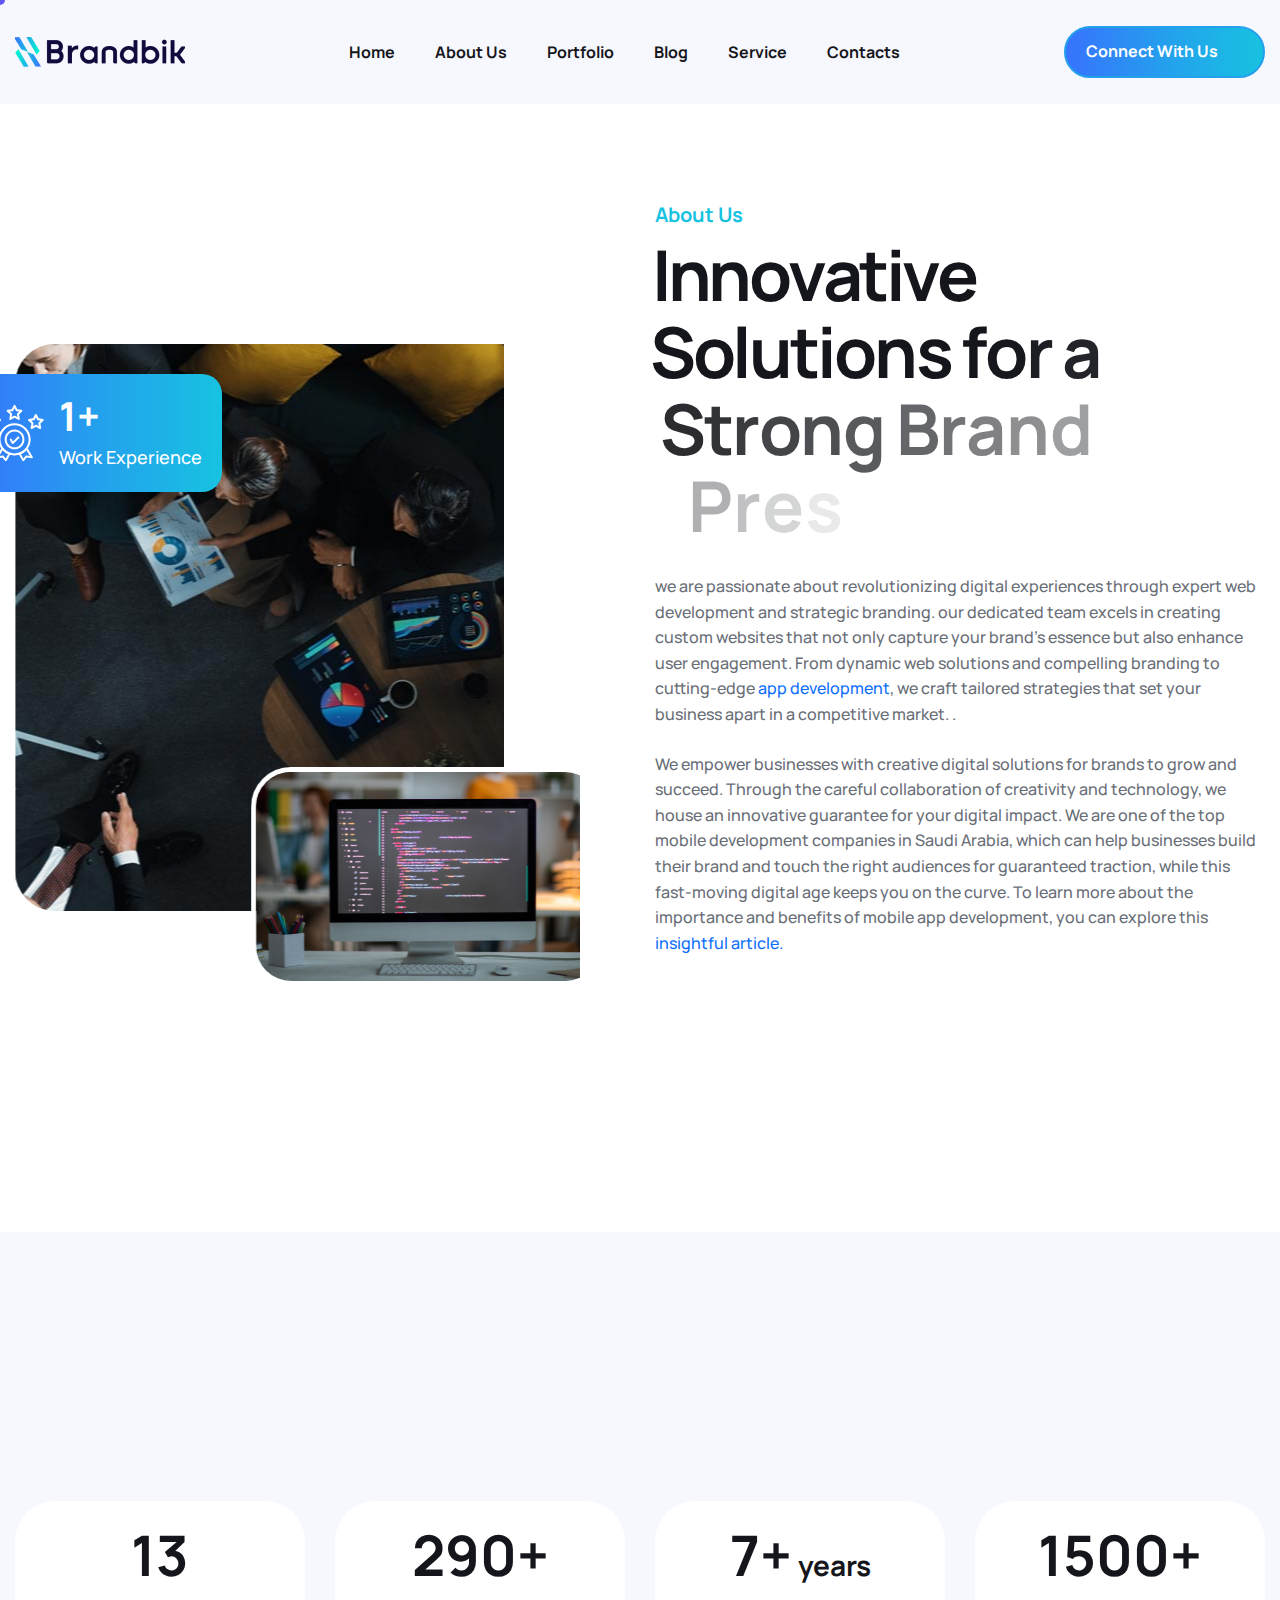
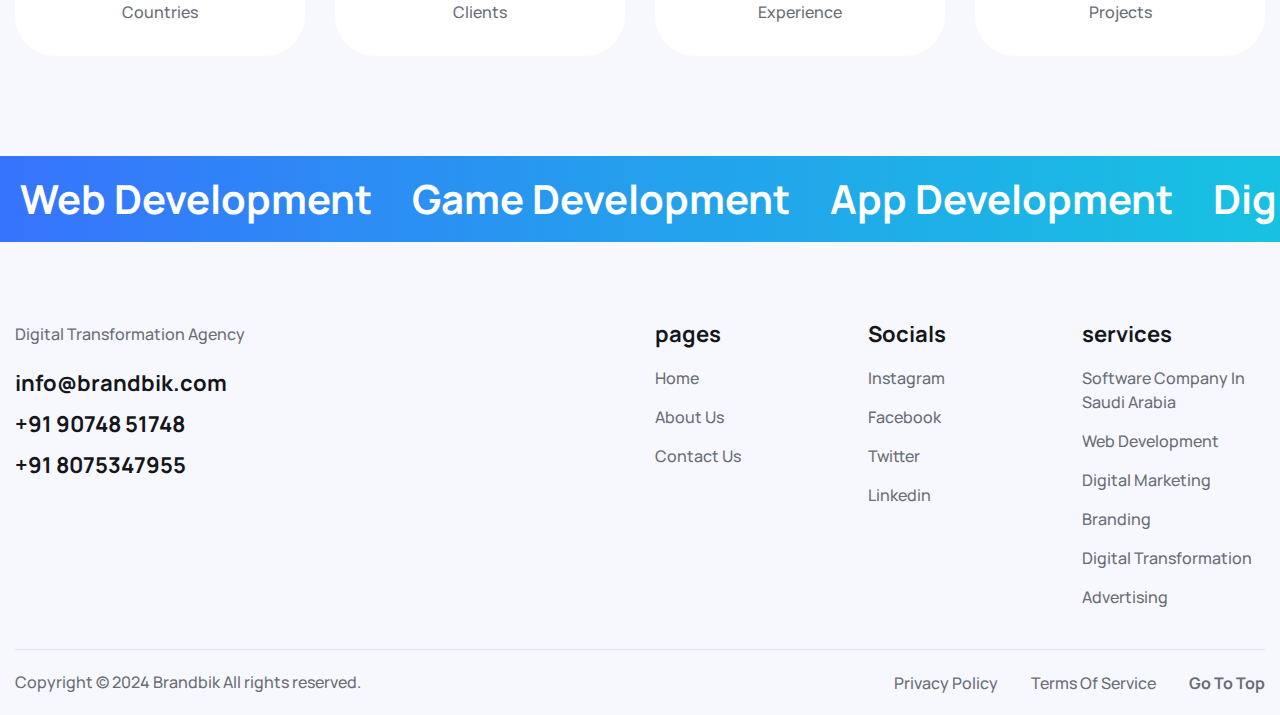
==== about.html @ 157fc820 "first commit" ====
<!DOCTYPE html>
<html lang="zxx">


<head>
    <title>About Us - mobile app development company in Saudi Arabia
    </title>
<meta name="description" content="We are a leading app development company based in Riyadh, Saudi Arabia, providing a wide range of customized services in mobile app and website development." />
<meta name="keywords" content="mobile app development companies in Saudi, app development company in Saudi Arabia, mobile application development company in Saudi Arabia, app development company Saudi Arabia, app development company"/>
<meta name="viewport" content="width=device-width, initial-scale=1">
<!-- Open Graph / Facebook -->
<meta property="og:type" content="website" />
<meta property="og:url" content="https://brandbik.com/about/" />
<meta property="og:title" content="About Us - mobile app development company in Saudi Arabia
" />
<meta property="og:description" content="We are a leading app development company based in Riyadh, Saudi Arabia, providing a wide range of customized services in mobile app and website development." />
<meta property="og:image" content="https://brandbik.com/static/images/meta-tags.png" />

<!-- Twitter -->
<meta property="twitter:card" content="summary_large_image" />
<meta property="twitter:url" content="https://brandbik.com/" />
<meta property="twitter:title" content="About Us - mobile app development company in Saudi Arabia
" />
<meta property="twitter:description" content="We are a leading app development company based in Riyadh, Saudi Arabia, providing a wide range of customized services in mobile app and website development." />
<meta property="twitter:image" content="https://brandbik.com/static/images/meta-tags.png" />
    <link rel="apple-touch-icon" sizes="180x180" href="asset/favicon/apple-touch-icon.png">
    <link rel="icon" type="image/png" sizes="32x32" href="asset/favicon/favicon-32x32.png">
    <link rel="icon" type="image/png" sizes="16x16" href="asset/favicon/favicon-16x16.png">
    <link rel="manifest" href="asset/favicon/site.webmanifest">
    <!-- Google Fonts Css-->
    <link rel="preconnect" href="https://fonts.googleapis.com/">
    <link rel="preconnect" href="https://fonts.gstatic.com/" crossorigin>
    <link href="https://fonts.googleapis.com/css2?family=Manrope:wght@400;500;700&amp;display=swap" rel="stylesheet">
    <link rel="stylesheet" href="https://cdnjs.cloudflare.com/ajax/libs/font-awesome/6.6.0/css/all.min.css" integrity="sha512-Kc323vGBEqzTmouAECnVceyQqyqdsSiqLQISBL29aUW4U/M7pSPA/gEUZQqv1cwx4OnYxTxve5UMg5GT6L4JJg==" crossorigin="anonymous" referrerpolicy="no-referrer"/>
    <link rel="canonical" href="https://brandbik.com/about/" />
    <!-- Bootstrap Css -->
    <link href="asset/css/bootstrap.min.css" rel="stylesheet" media="screen">
    <!-- SlickNav Css -->
    <link href="asset/css/slicknav.min.css" rel="stylesheet">
    <!-- Swiper Css -->
    <link rel="stylesheet" href="asset/css/swiper-bundle.min.css">
    <!-- Font Awesome Icon Css-->
    <link href= "asset/acss/all.css" rel="stylesheet" media="screen">
    <!-- Animated Css -->
    <link href= "asset/css/animate.css" rel="stylesheet">
    <!-- Magnific Popup Core Css File -->
    <link rel="stylesheet" href="asset/css/magnific-popup.css">
    <!-- Main Custom Css -->
    <link href= "asset/css/custom.css" rel="stylesheet" media="screen">
    <!-- Google Tag Manager -->
<script>(function(w,d,s,l,i){w[l]=w[l]||[];w[l].push({'gtm.start':
    new Date().getTime(),event:'gtm.js'});var f=d.getElementsByTagName(s)[0],
    j=d.createElement(s),dl=l!='dataLayer'?'&l='+l:'';j.async=true;j.src=
    'https://www.googletagmanager.com/gtm.js?id='+i+dl;f.parentNode.insertBefore(j,f);
    })(window,document,'script','dataLayer','GTM-PB4PJ63Q');</script>
    <!-- End Google Tag Manager -->

<!-- Google tag (gtag.js) -->
<script async src="https://www.googletagmanager.com/gtag/js?id=G-5XG02TQ6J4"></script>
<script type="application/ld+json">
    {
      "@context": "https://schema.org",
      "@type": "Organization",
      "name": "About Us",
      "url": "https://brandbik.com/about/",
      "logo": "https://brandbik.com/about/",
      "contactPoint": {
        "@type": "ContactPoint",
        "telephone": "",
        "contactType": "",
        "areaServed": "SA"
      }
    }
    </script>
    
<script>
  window.dataLayer = window.dataLayer || [];
  function gtag(){dataLayer.push(arguments);}
  gtag('js', new Date());

  gtag('config', 'G-5XG02TQ6J4');
</script>

    
</head>
<body class="tt-magic-cursor">

    <!-- Preloader Start -->
	<div class="preloader">
        <div class="loading-container">
            <div class="loading"></div>
            <div id="loading-icon"><img src="asset/images/branbik logo re.png"alt="brandbik-logo"></div>
        </div>
    </div>
	<!-- Preloader End -->

	<!-- Magic Cursor Start -->
	<div id="magic-cursor">
		<div id="ball"></div>
	</div>
	<!-- Magic Cursor End -->

    <!-- Header Start -->

    
	<header class="main-header">
		<div class="header-sticky">
			<nav class="navbar navbar-expand-lg">
				<div class="container">
					<!-- Logo Start -->
					<a class="navbar-brand" href="index.html" >
						<img src="asset/images/branbik logo re.png" alt="Logo">
					</a>
					<!-- Logo End -->

					<!-- Main Menu Start -->
					<div class="collapse navbar-collapse main-menu">
                        <div class="nav-menu-wrapper">
                            <ul class="navbar-nav mr-auto" id="menu">
                                <li class="nav-item "><a class="nav-link" href="index.html">home</a>

                                </li>
                                <li class="nav-item"><a class="nav-link" href="about.html">about us</a></li>


                                <li class="nav-item"><a class="nav-link" href="portfolio.html">portfolio</a></li>
                                <li class="nav-item"><a class="nav-link" href="blog.html">Blog</a></li>
                                <li class="nav-item"><a class="nav-link" href="services.html">Service</a></li>

                                <li class="nav-item"><a class="nav-link" href="contact-us.html">contacts</a></li>

                       
                                </li>
                                <!-- <li class="nav-item highlighted-menu"><a class="nav-link" href="contact-us.html">free consultation</a></li>                                -->
                            </ul>
                        </div>
                        <!-- Let’s Start Button Start -->
                        <div class="header-btn d-inline-flex">
                            <a href="https://api.whatsapp.com/send?phone= 90748 51748
                            &text=Hola%21%20Quisiera%20m%C3%A1s%20informaci%C3%B3n%20sobre%20Varela%202." class="btn-default">connect with us</a>
                        </div>
                        <!-- Let’s Start Button End -->
					</div>
					<!-- Main Menu End -->

					<div class="navbar-toggle"></div>
				</div>
			</nav>
			<div class="responsive-menu"></div>
		</div>
	</header>
	<!-- Header End -->

    <!-- Page Header Start -->
	<!-- <div class="page-header">
		<div class="container">
			<div class="row">
				<div class="col-lg-12">
					
					<div class="page-header-box">
						<h1 class="text-anime-style-3">About Us</h1>
						<nav class="wow fadeInUp" data-wow-delay="0.25s">
							<ol class="breadcrumb">
								<li class="breadcrumb-item"><a href="#">home</a></li>
								<li class="breadcrumb-item active" aria-current="page">about us</li>
							</ol>
						</nav>
					</div>
					
				</div>
			</div>
		</div>
	</div> -->
	<!-- Page Header End -->

    <!-- Page About Section Start -->
    <div class="page-about">
        <div class="container">
            <div class="row align-items-center">
                <div class="col-lg-6">
                    <!-- About Us Image Start -->
                    <div class="page-about-image">
                        <div class="about-img-1">
                            <figure class="image-anime reveal">
                                <img src="asset/images/sitting round.jpeg" alt="round">
                            </figure>
                        </div>
                        <div class="about-img-2">
                            <figure class="image-anime reveal">
                                <img src="asset/images/page-about-2.jpg" alt="about">
                            </figure>
                        </div>
                        <div class="work-experience">
                            <div class="work-experience-icon">
                                <img src= "asset/images/icon-work-experience.svg" alt="software-experience">
                            </div>
                            <div class="work-experience-content">
                                <h3><span class="counter">7</span>+</h3>
							    <p>Work Experience</p>
                            </div>
                        </div>
                    </div>
                    <!-- About Us Image End -->
                </div>

                <div class="col-lg-6">
                    <!-- About Us Content Start -->
                    <div class="about-content">
                        <!-- Section Title Start -->
                        <div class="section-title">
                            <h3 class="wow fadeInUp">about us</h3>
                            <h2 class="text-anime-style-3">Innovative Solutions for a Strong Brand Presence</h2>
                        </div>
                        <!-- Section Title End -->
                        <p class="wow fadeInUp" data-wow-delay="0.25s">we are passionate about revolutionizing digital experiences through expert web development and strategic branding. our dedicated team excels in creating custom websites that not only capture your brand's essence but also enhance user engagement. From dynamic web solutions and compelling branding to cutting-edge <a href="https://brandbik.com/service/mobile-app-development-company/ ">app development</a>, we craft tailored strategies that set your business apart in a competitive market.
                            .</p>
                        <p class="wow fadeInUp" data-wow-delay="0.5s">We empower businesses with creative digital solutions for brands to grow and succeed. Through the careful collaboration of creativity and technology, we house an innovative guarantee for your digital impact. We are one of the top mobile development companies in Saudi Arabia, which can help businesses build their brand and touch the right audiences for guaranteed traction, while this fast-moving digital age keeps you on the curve. To learn more about the importance and benefits of mobile app development, you can explore this <a href="https://www.linkedin.com/pulse/importance-mobile-app-development-its-benefits/">insightful article.</a></p>
                        
                        <ul class="wow fadeInUp" data-wow-delay="0.75s">
                            <li>Seamless Growth
                            </li>
                            <li>Effortless Scaling
                            </li>
                            <li>Proven Expertise
                            </li>
                            <li>Proactive Support
                            </li>
                            <li>Global Availability
                            </li>
                            <li>Active Assistance</li>
                        </ul>
                    </div>
                    <!-- About Us Content End -->
                </div>
            </div>
        </div>
    </div>
    <!-- Page About Section End -->

    <!-- Why Choose Us Section Start -->
    
    <!-- Why Choose Us Section End -->

    <!-- Exclusive Partners Section Start -->
    
    <!-- Exclusive Partners Section End -->

    <!-- Overview Comapny Section Start -->
    <div class="overview-company">
        <div class="container">
            <div class="row section-row align-items-center">
                <div class="col-lg-12">
                    <!-- Section Title Start -->
                    <div class="section-title">
                        <h3 class="wow fadeInUp">ourview comapny</h3>
                        <h2 class="text-anime-style-3">Stats that matter</h2>
                    </div>
                    <!-- Section Title End -->
                </div>
            </div>

            <div class="row">
                <div class="col-lg-3 col-md-6">
                    <!-- Counter Box Start -->
                    <div class="counter-box">
                        <h3><span>13</span></h3>
						<p>Countries</p>
                    </div>
                    <!-- Counter Box End -->
                </div>

                <div class="col-lg-3 col-md-6">
                    <!-- Counter Box Start -->
                    <div class="counter-box">
                        <h3><span class="counter">290</span><em>+</em></h3>
						<p>Clients</p>
                    </div>
                    <!-- Counter Box End -->
                </div>

                <div class="col-lg-3 col-md-6">
                    <!-- Counter Box Start -->
                    <div class="counter-box">
                        <h3><span class="counter">7</span><em>+</em> years</h3>
						<p>Experience</p>
                    </div>
                    <!-- Counter Box End -->
                </div>

                <div class="col-lg-3 col-md-6">
                    <!-- Counter Box Start -->
                    <div class="counter-box">
                        <h3><span class="counter">1500</span><em>+</em></h3>
						<p>Projects</p>
                    </div>
                    <!-- Counter Box End -->
                </div>
            </div>
        </div>
    </div>
    <!-- Overview Comapny Section End -->

    <!-- Our Team Section Start -->
   
    <!-- Our Team Section End -->

    <!-- Scrolling Ticker Section Start -->
    <div class="scrolling-ticker">
        <div class="scrolling-ticker-box">
            <div class="scrolling-content">
                <span><i class="fa-solid fa-circle"></i>Web Development</span>
                <span><i class="fa-solid fa-circle"></i>Game Development</span>
                <span><i class="fa-solid fa-circle"></i>App Development</span>
                <span><i class="fa-solid fa-circle"></i>Digital Marketing</span>
                <span><i class="fa-solid fa-circle"></i>SEO Optimization</span>
                <span><i class="fa-solid fa-circle"></i>Graphics Design</span>
                <span><i class="fa-solid fa-circle"></i>Networking Services</span>
            </div>

            <div class="scrolling-content">
                <span><i class="fa-solid fa-circle"></i>Web Development</span>
                <span><i class="fa-solid fa-circle"></i>Game Development</span>
                <span><i class="fa-solid fa-circle"></i>App Development</span>
                <span><i class="fa-solid fa-circle"></i>Digital Marketing</span>
                <span><i class="fa-solid fa-circle"></i>SEO Optimization</span>
                <span><i class="fa-solid fa-circle"></i>Graphics Design</span>
                <span><i class="fa-solid fa-circle"></i>Networking Services</span>
            </div>
        </div>
    </div>
    <!-- Scrolling Ticker Section End -->

    <!-- clients testimonials Section Start -->
	
    <!-- clients testimonials Section End -->

    <!-- Footer Start -->
	<footer class="main-footer">
        <div class="container">
            <div class="row">
                <div class="col-md-12">
                    <!-- Mega Footer Start -->
                    <div class="mega-footer">
                        <div class="row">
                            <div class="col-lg-6 col-md-12">
                                <!-- Footer About Start -->
                                <div class="footer-about">
                                    
                                    <p>Digital Transformation Agency</p>
                                    <ul>
                                        <li><a href="info@brandbik.com">info@brandbik.com</a></li>
                                        <li><a href="+91 90748 51748">+91 90748 51748
                                            </a></li>
                                        <li><a href="+91 8075347955
                                            ">+91 8075347955

                                            </a></li>
                                    </ul>
                                </div>
                                <!-- Footer About End -->
                            </div>

                            <div class="col-lg-2 col-md-4">
                                <!-- Footer Links Start -->
                                <div class="footer-links">
                                    <h2>pages</h2>
                                    <ul>
                                        <li><a href="#">Home</a></li>
                                        <li><a href="#">About Us</a></li>

                                        <li><a href="#contact-us.html">Contact Us</a></li>
                                    </ul>
                                </div>
                                <!-- Footer Links End -->
                            </div>

                            <div class="col-lg-2 col-md-4">
                                <!-- Footer Links Start -->
                                <div class="footer-links">
                                    <h2>Socials</h2>
                                    <ul>
                                        <li><a href="https://www.instagram.com/brandbik_creatives?igsh=MWo0Nm9vZzRuZzJhdA==
                                            ">instagram</a></li>
                                        <li><a href="#">facebook</a></li>
                                        <li><a href="https://x.com/brandbik?t=TgQKNPUWVKHGhGHD-yaAdg&s=08">twitter</a>
                                        </li>
                                        <li><a href="https://www.linkedin.com/company/brandbik-creatives/
                                            ">linkedin</a></li>
                                    </ul>
                                </div>
                                <!-- Footer Links End -->
                            </div>

                            <div class="col-lg-2 col-md-4">
                                <!-- Footer Links Start -->
                                <div class="footer-links">
                                    <h2>services</h2>
                                    <ul>
                                        <li><a href="The_best_software_development_company_in_Saudi_Arabia.html">Software company in saudi arabia</a></li>
                                        <li><a href="services.html">Web development</a></li>
                                        <li><a  href="services.html">Digital Marketing</a></li>
                                        <li><a href="services.html">Branding</a></li>
                                        <li><a href="services.html">
                                            </a>Digital Transformation
                                        </li>
                                        <li><a href="#">Advertising</a></li>
                                    </ul>
                                </div>
                                <!-- Footer Links End -->
                            </div>
                        </div>
                    </div>
                    <!-- Mega Footer End -->

                    <!-- Copyright Footer Start -->
                    <div class="footer-copyright">
                        <div class="row align-items-center">
                            <div class="col-lg-6">
                                <!-- Footer Copyright Content Start -->
                                <div class="footer-copyright-text">
                                    <p>Copyright © 2024 Brandbik All rights reserved.</p>
                                </div>
                                <!-- Footer Copyright Content End -->
                            </div>
                            <div class="col-lg-6">
                                <!-- Footer Policy Links Start -->
                                <div class="footer-policy-links">
                                    <ul>
                                        <li><a href="#">privacy policy</a></li>
                                        <li><a href="#">terms of service</a></li>
                                        <li class="highlighted"><a href="#top">go to top</a></li>
                                    </ul>
                                </div>
                                <!-- Footer Policy Links End -->
                            </div>
                        </div>
                    </div>
                    <!-- Copyright Footer End -->
                </div>
            </div>
        </div>
    </footer>
    <!-- Footer End -->

    <!-- Jquery Library File -->
    <script src= "asset/js/jquery-3.7.1.min.js"></script>
    <!-- Bootstrap js file -->
    <script src= "asset/js/bootstrap.min.js"></script>
    <!-- Validator js file -->
    <script src="asset/js/validator.min.js"></script>
    <!-- SlickNav js file -->
    <script src= "asset/js/jquery.slicknav.js"></script>
    <!-- Swiper js file -->
    <script src= "asset/js/swiper-bundle.min.js"></script>
    <!-- Counter js file -->
    <script src="asset/js/jquery.waypoints.min.js"></script>
    <script src="asset/js/jquery.counterup.min.js"></script>
    <!-- Isotop js file -->
    <script src= "asset/js/isotope.min.js"></script>
    <!-- Magnific js file -->
    <script src= "asset/js/jquery.magnific-popup.min.js"></script>
    <!-- SmoothScroll -->
    <script src="asset/js/SmoothScroll.js"></script>
    <!-- MagicCursor js file -->
    <script src="asset/js/gsap.min.js"></script>
    <script src= "asset/js/magiccursor.js"></script>
    <!-- Text Effect js file -->
    <script src= "asset/js/SplitText.js"></script>
    <script src="asset/js/ScrollTrigger.min.js"></script>
    <!-- Wow js file -->
    <script src="asset/js/wow.js"></script>
    <!-- Main Custom js file -->
    <script src="asset/js/function.js"></script>
    <!-- Google Tag Manager (noscript) -->
<noscript><iframe src="https://www.googletagmanager.com/ns.html?id=GTM-PB4PJ63Q"
    height="0" width="0" style="display:none;visibility:hidden"></iframe></noscript>
    <!-- End Google Tag Manager (noscript) -->
</body>


</html>
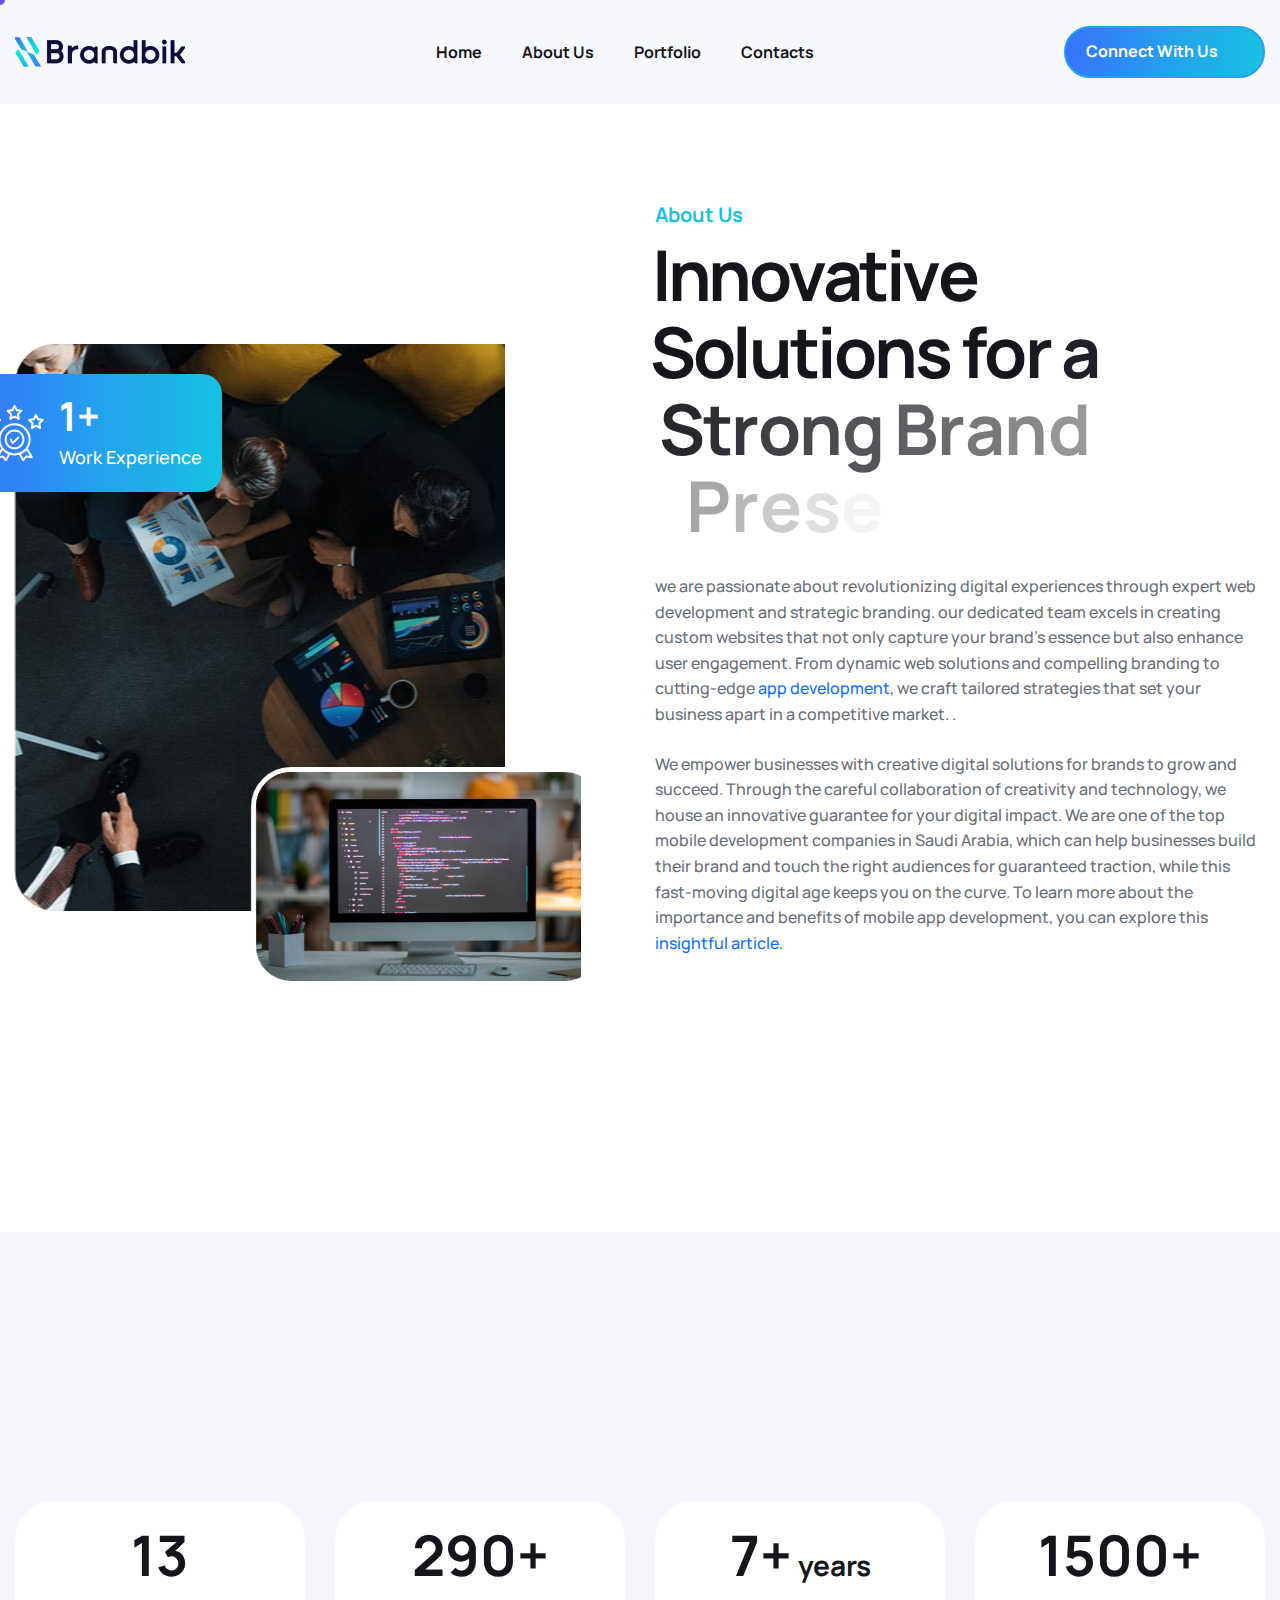
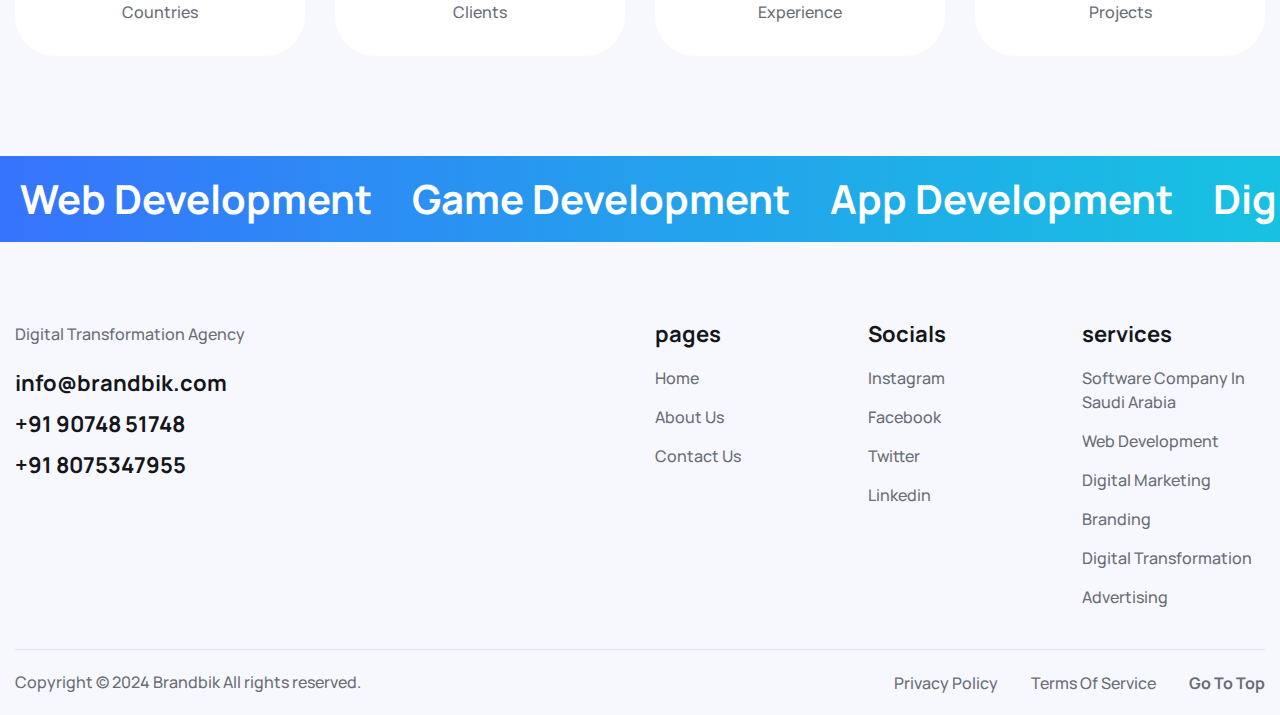
==== commit 59cd7083: "cj" ====
--- a/about.html
+++ b/about.html
@@ -124,8 +124,8 @@
 
 
                                 <li class="nav-item"><a class="nav-link" href="portfolio.html">portfolio</a></li>
-                                <li class="nav-item"><a class="nav-link" href="blog.html">Blog</a></li>
-                                <li class="nav-item"><a class="nav-link" href="services.html">Service</a></li>
+                                                                <!-- <li class="nav-item"><a class="nav-link" href="blog.html">Blog</a></li> -->
+                                <!-- <li class="nav-item"><a class="nav-link" href="service.html">Service</a></li> -->
 
                                 <li class="nav-item"><a class="nav-link" href="contact-us.html">contacts</a></li>
 
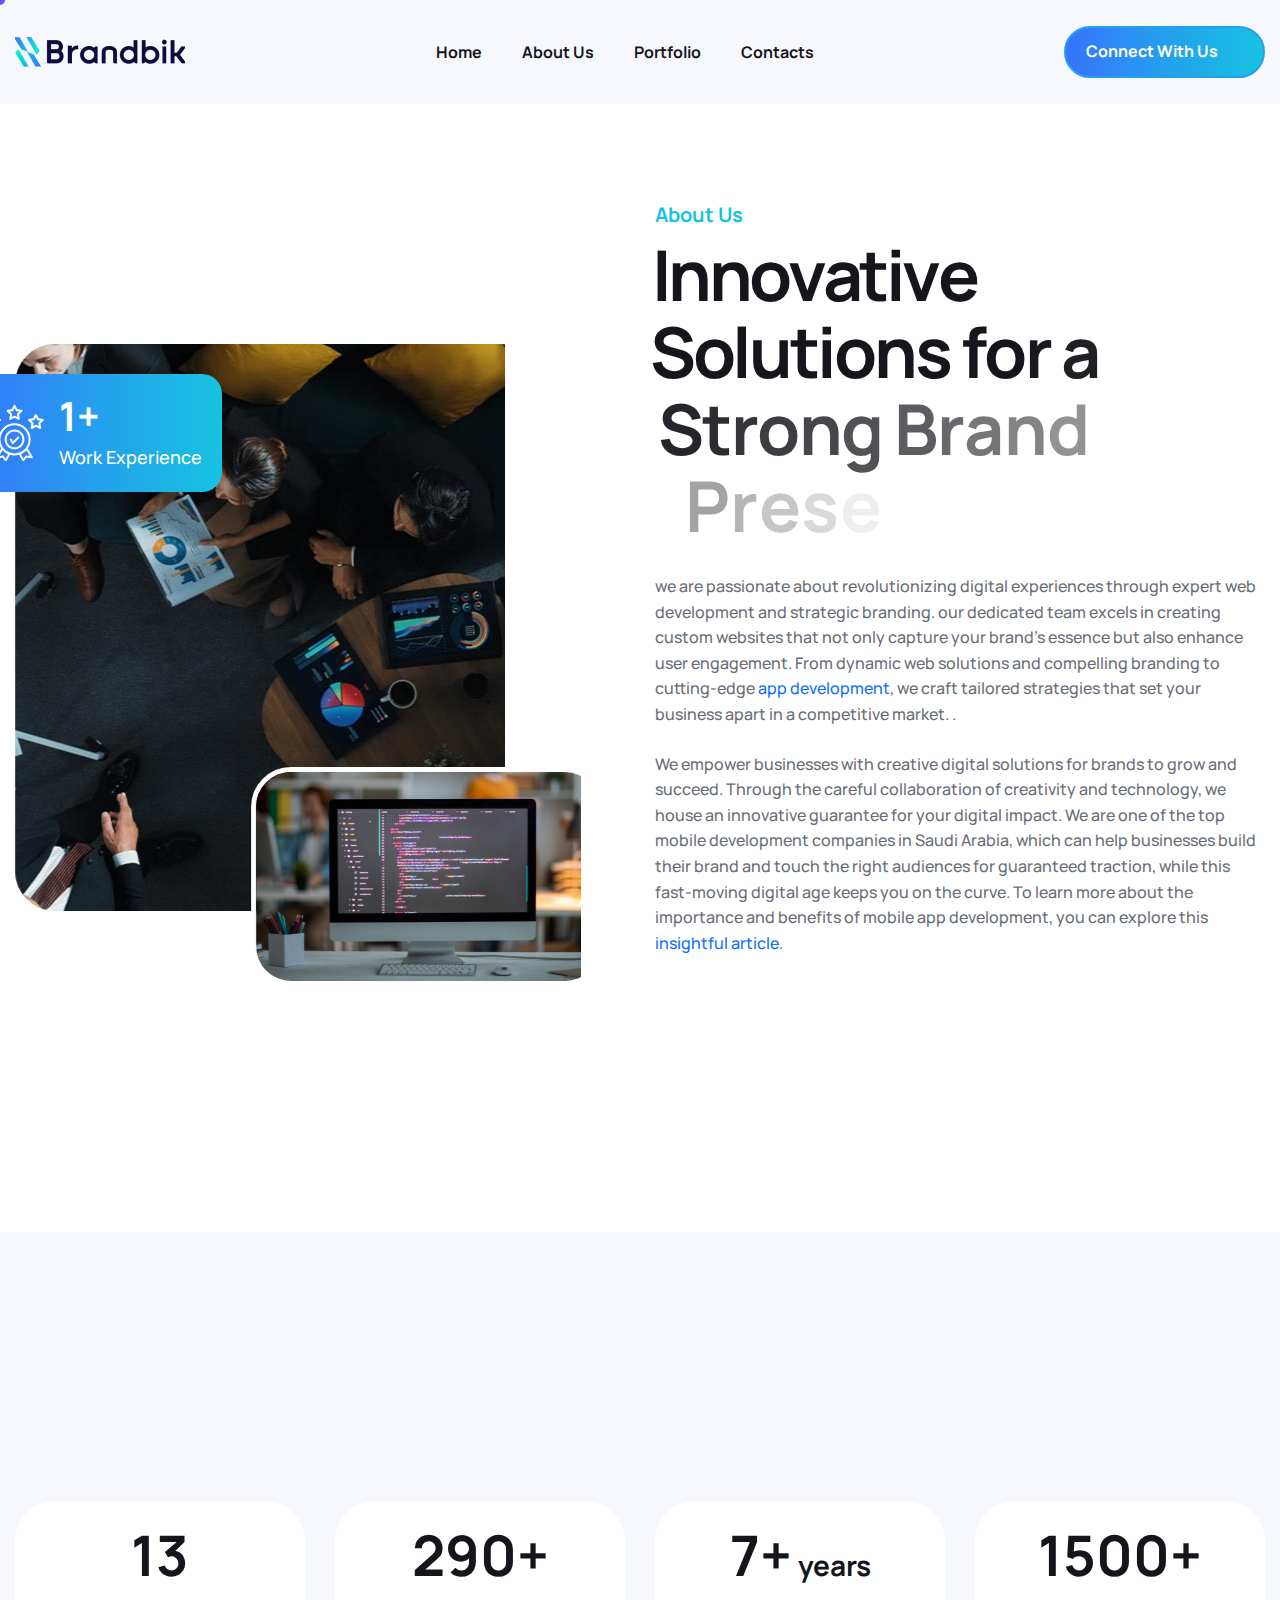
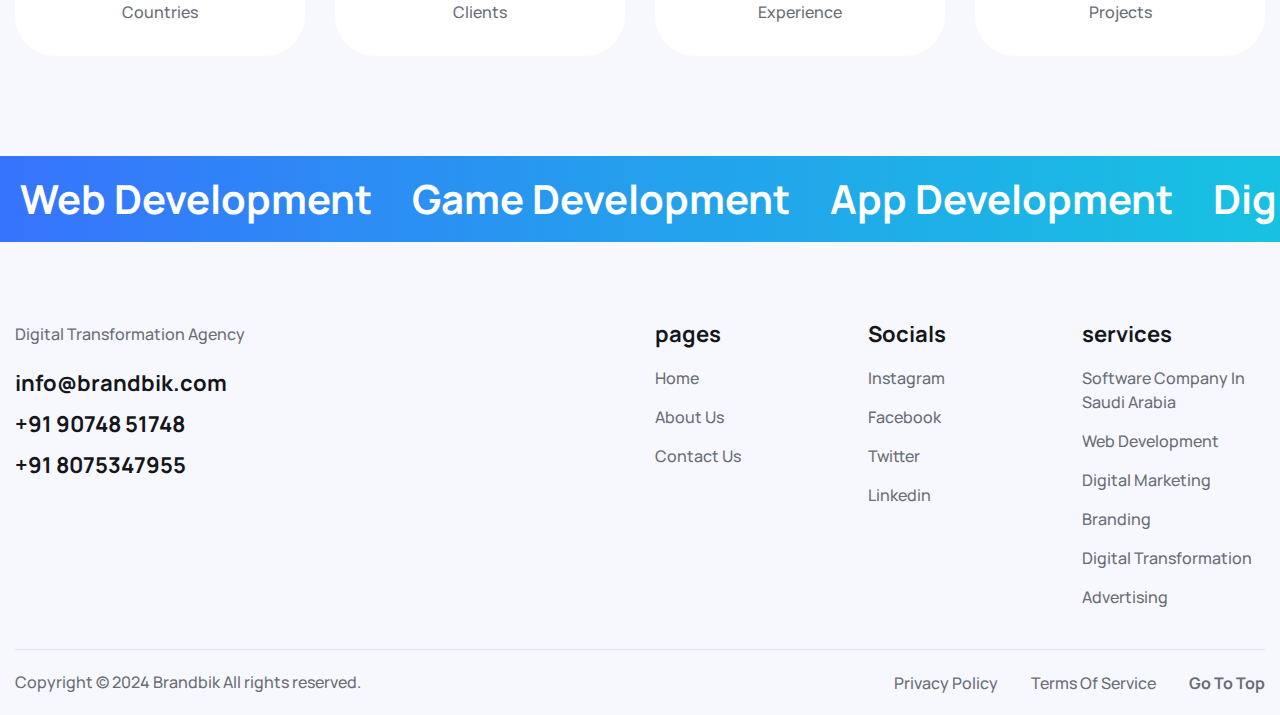
==== commit 6df5ce51: "cj" ====
--- a/about.html
+++ b/about.html
@@ -3,25 +3,25 @@
 
 
 <head>
-    <title>About Us - mobile app development company in Saudi Arabia
+    <title>Best Web Development Company in Saudi Arabia | Reach Out Now
     </title>
-<meta name="description" content="We are a leading app development company based in Riyadh, Saudi Arabia, providing a wide range of customized services in mobile app and website development." />
+<meta name="description" content="We are the leading web development company in Saudi Arabia, building professional, responsive websites tailored for success. Reach out to Build your Website" />
 <meta name="keywords" content="mobile app development companies in Saudi, app development company in Saudi Arabia, mobile application development company in Saudi Arabia, app development company Saudi Arabia, app development company"/>
 <meta name="viewport" content="width=device-width, initial-scale=1">
 <!-- Open Graph / Facebook -->
 <meta property="og:type" content="website" />
 <meta property="og:url" content="https://brandbik.com/about/" />
-<meta property="og:title" content="About Us - mobile app development company in Saudi Arabia
+<meta property="og:title" content="Best Web Development Company in Saudi Arabia | Reach Out Now
 " />
-<meta property="og:description" content="We are a leading app development company based in Riyadh, Saudi Arabia, providing a wide range of customized services in mobile app and website development." />
+<meta property="og:description" content="We are the leading web development company in Saudi Arabia, building professional, responsive websites tailored for success. Reach out to Build your Website" />
 <meta property="og:image" content="https://brandbik.com/static/images/meta-tags.png" />
 
 <!-- Twitter -->
 <meta property="twitter:card" content="summary_large_image" />
 <meta property="twitter:url" content="https://brandbik.com/" />
-<meta property="twitter:title" content="About Us - mobile app development company in Saudi Arabia
+<meta property="twitter:title" content="Best Web Development Company in Saudi Arabia | Reach Out Now
 " />
-<meta property="twitter:description" content="We are a leading app development company based in Riyadh, Saudi Arabia, providing a wide range of customized services in mobile app and website development." />
+<meta property="twitter:description" content="We are the leading web development company in Saudi Arabia, building professional, responsive websites tailored for success. Reach out to Build your Website" />
 <meta property="twitter:image" content="https://brandbik.com/static/images/meta-tags.png" />
     <link rel="apple-touch-icon" sizes="180x180" href="asset/favicon/apple-touch-icon.png">
     <link rel="icon" type="image/png" sizes="32x32" href="asset/favicon/favicon-32x32.png">
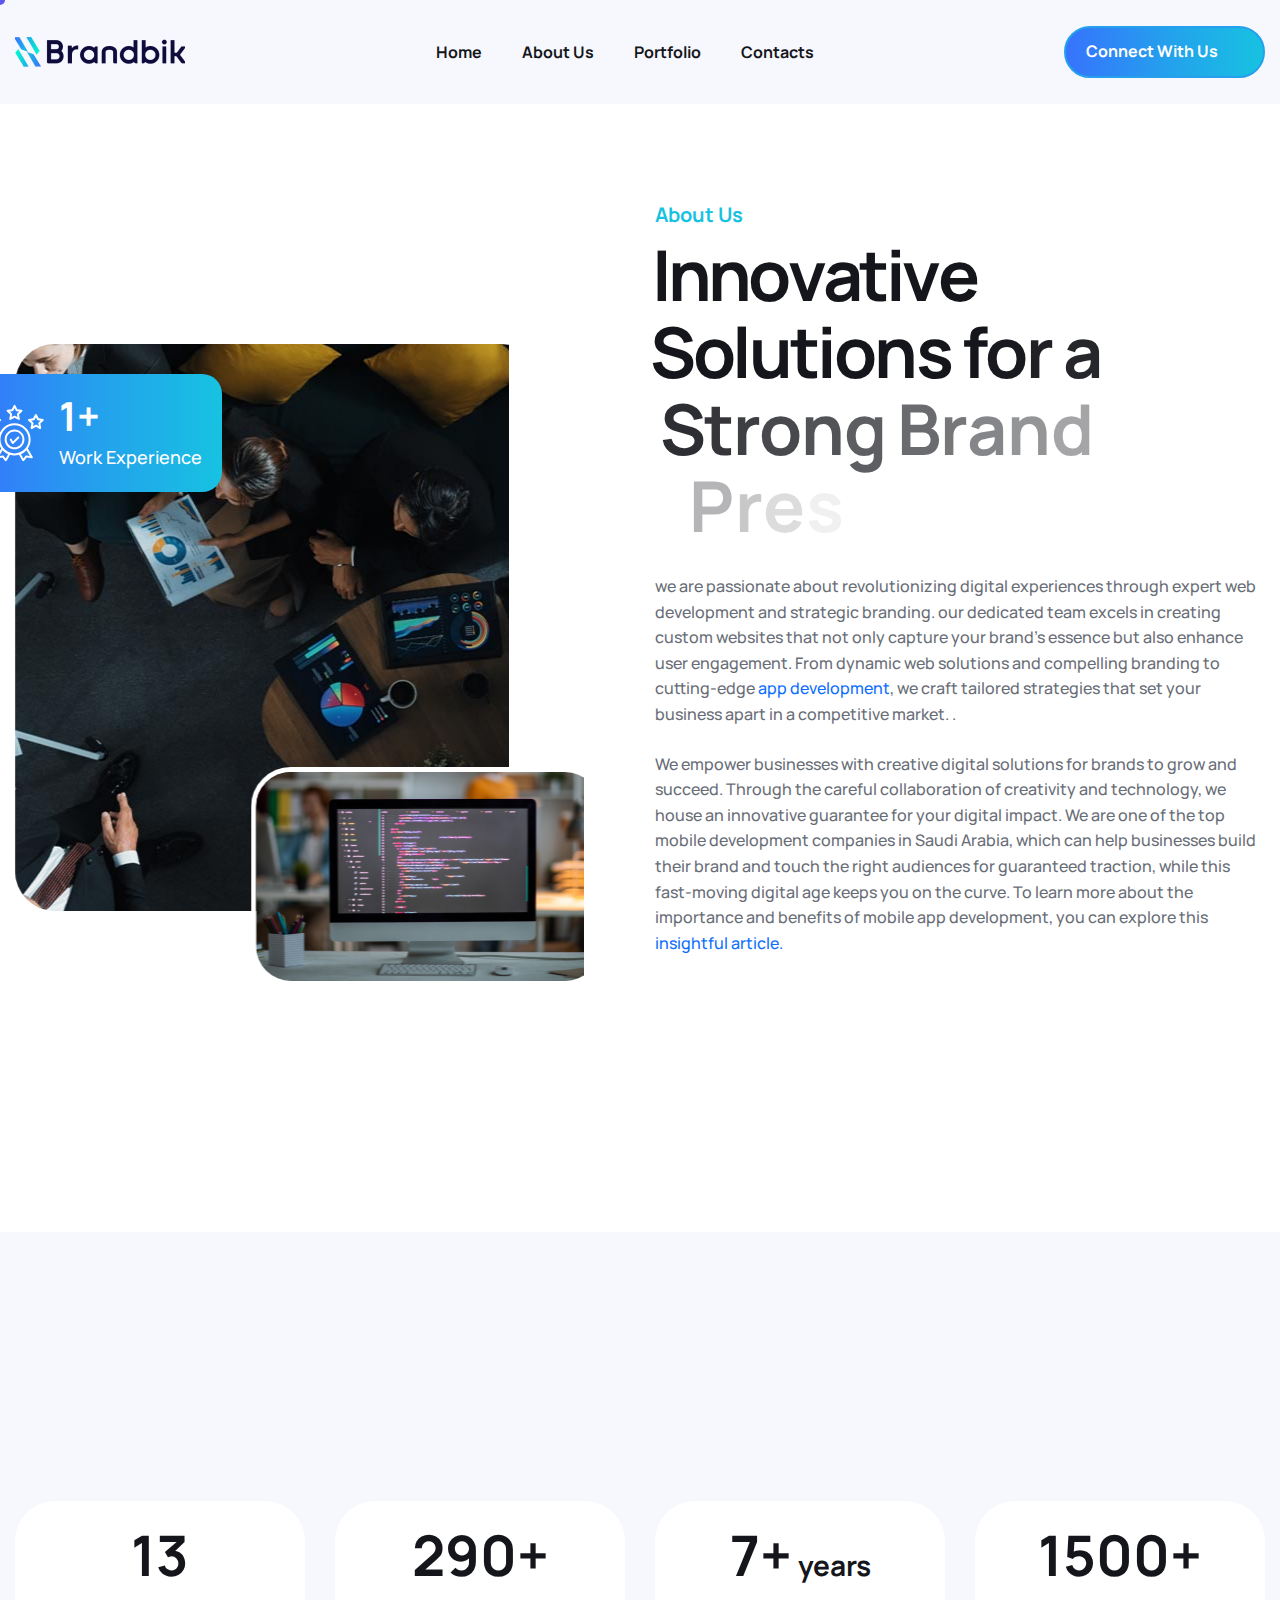
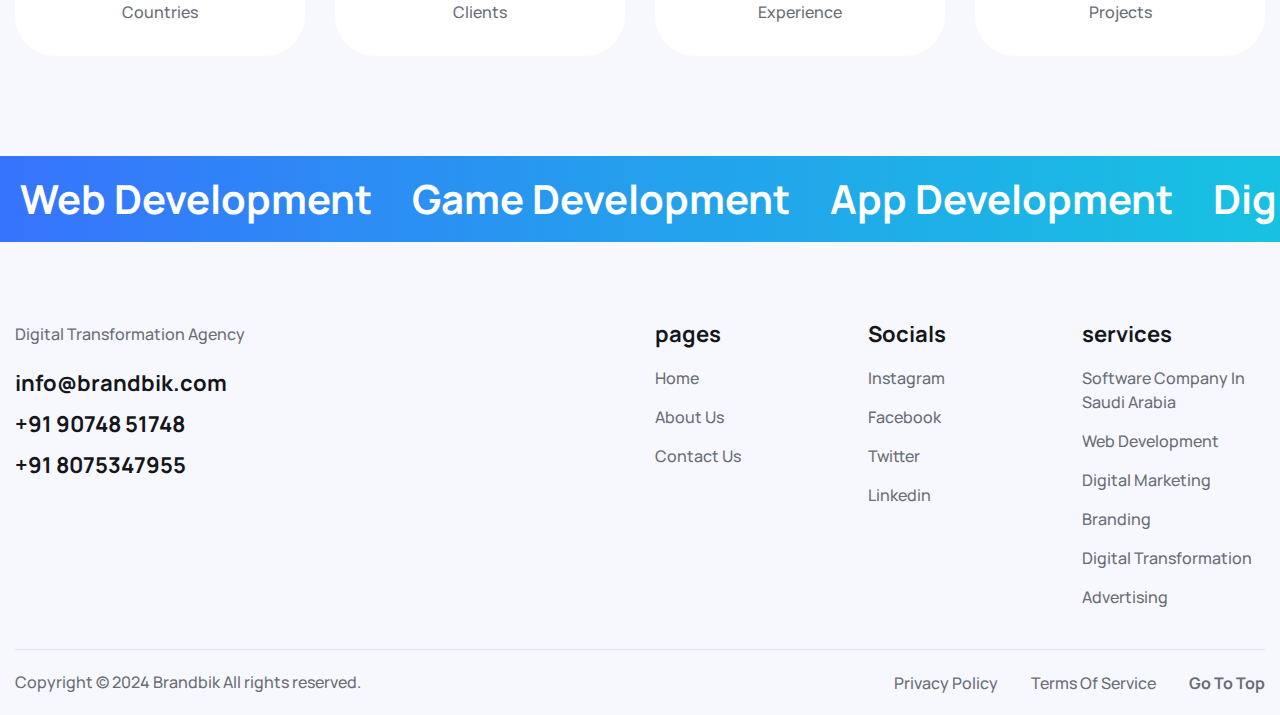
==== commit 691d4c8f: "cj" ====
--- a/about.html
+++ b/about.html
@@ -89,7 +89,7 @@
 	<div class="preloader">
         <div class="loading-container">
             <div class="loading"></div>
-            <div id="loading-icon"><img src="asset/images/branbik logo re.png"alt="brandbik-logo"></div>
+            <div id="loading-icon"><img src="asset/images/branbik logo re.png"alt="SEO Agency in Dubai"></div>
         </div>
     </div>
 	<!-- Preloader End -->
@@ -109,7 +109,8 @@
 				<div class="container">
 					<!-- Logo Start -->
 					<a class="navbar-brand" href="index.html" >
-						<img src="asset/images/branbik logo re.png" alt="Logo">
+						<img src="asset/images/branbik logo re.png" alt="SEO Agency in Abu Dhabi
+                        ">
 					</a>
 					<!-- Logo End -->
 
@@ -182,17 +183,19 @@
                     <div class="page-about-image">
                         <div class="about-img-1">
                             <figure class="image-anime reveal">
-                                <img src="asset/images/sitting round.jpeg" alt="round">
+                                <img src="asset/images/sitting round.jpeg" alt="Top Marketing Companies in Saudi Arabia
+                                ">
                             </figure>
                         </div>
                         <div class="about-img-2">
                             <figure class="image-anime reveal">
-                                <img src="asset/images/page-about-2.jpg" alt="about">
+                                <img src="asset/images/page-about-2.jpg" alt="Best SEO Agency in Saudi Arabia">
                             </figure>
                         </div>
                         <div class="work-experience">
                             <div class="work-experience-icon">
-                                <img src= "asset/images/icon-work-experience.svg" alt="software-experience">
+                                <img src= "asset/images/icon-work-experience.svg" alt="Web Development Company in Riyadh
+                                ">
                             </div>
                             <div class="work-experience-content">
                                 <h3><span class="counter">7</span>+</h3>
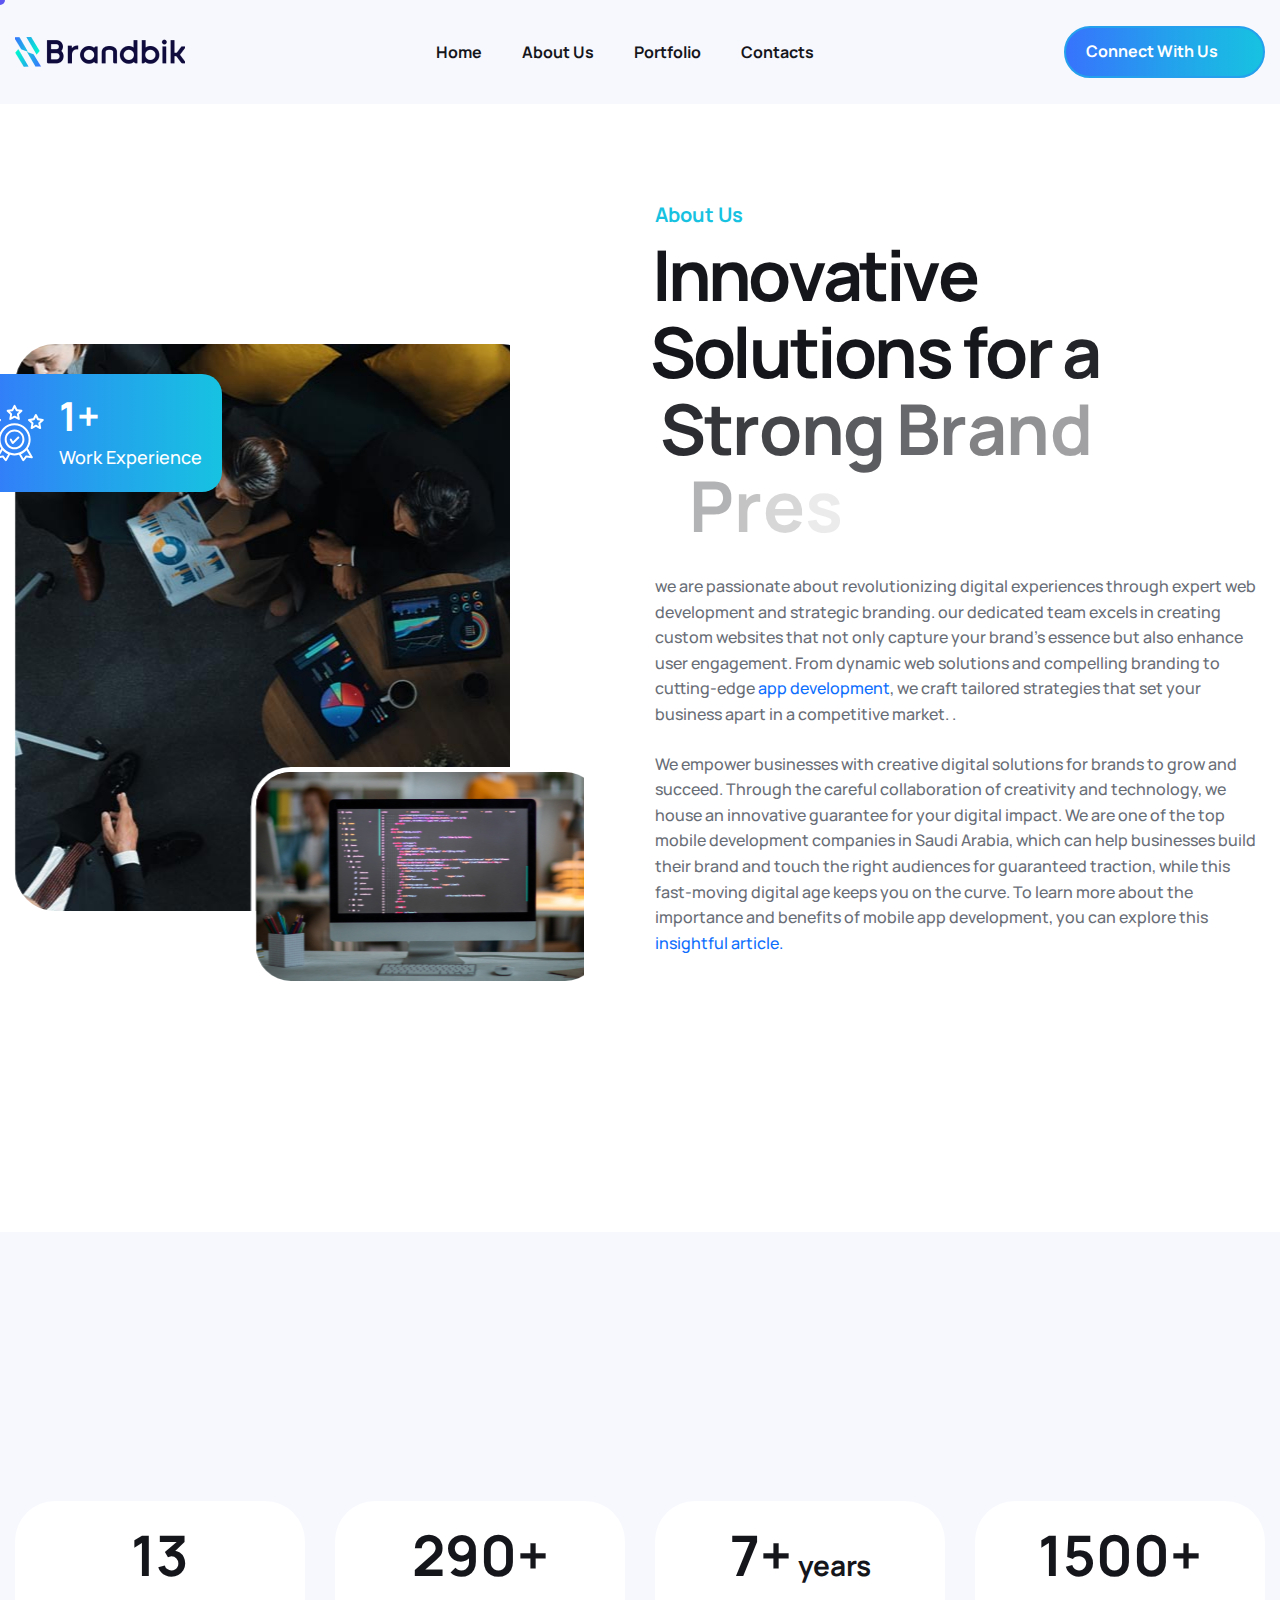
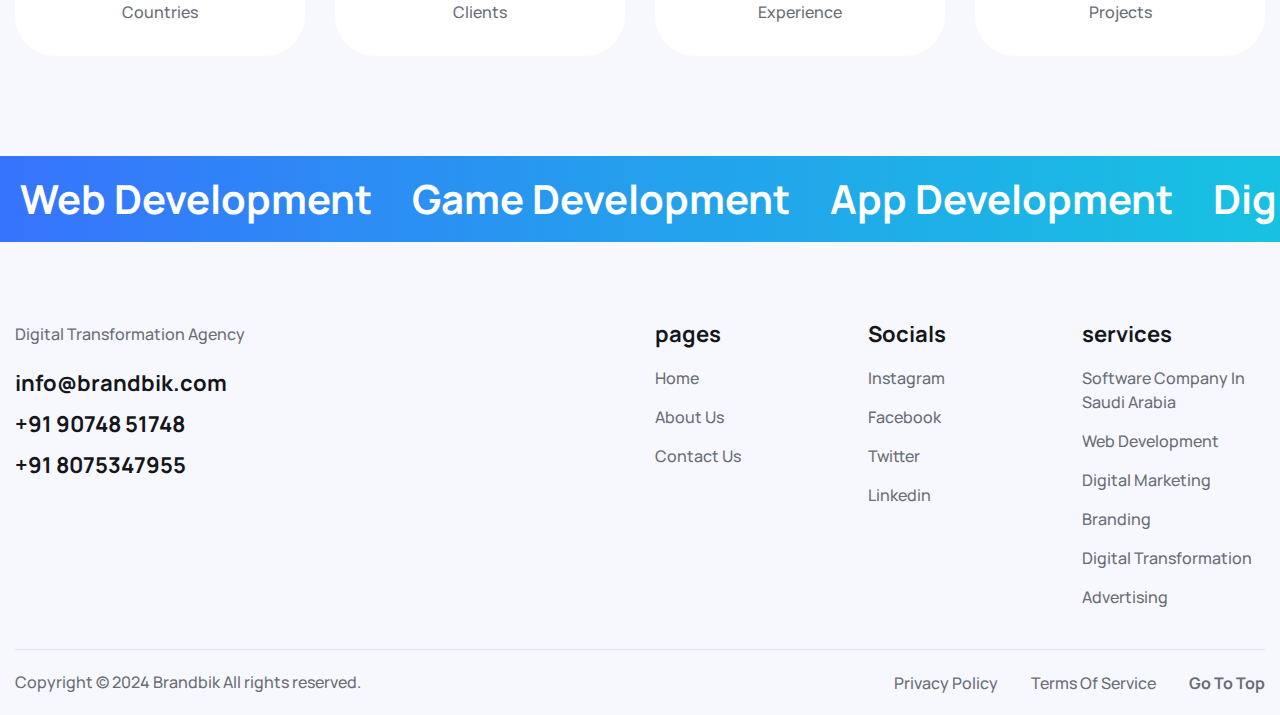
==== commit 4c16941e: "Update about.html" ====
--- a/about.html
+++ b/about.html
@@ -32,7 +32,7 @@
     <link rel="preconnect" href="https://fonts.gstatic.com/" crossorigin>
     <link href="https://fonts.googleapis.com/css2?family=Manrope:wght@400;500;700&amp;display=swap" rel="stylesheet">
     <link rel="stylesheet" href="https://cdnjs.cloudflare.com/ajax/libs/font-awesome/6.6.0/css/all.min.css" integrity="sha512-Kc323vGBEqzTmouAECnVceyQqyqdsSiqLQISBL29aUW4U/M7pSPA/gEUZQqv1cwx4OnYxTxve5UMg5GT6L4JJg==" crossorigin="anonymous" referrerpolicy="no-referrer"/>
-    <link rel="canonical" href="https://brandbik.com/about/" />
+    <link rel="canonical" href="https://brandbik.com/about.html" />
     <!-- Bootstrap Css -->
     <link href="asset/css/bootstrap.min.css" rel="stylesheet" media="screen">
     <!-- SlickNav Css -->
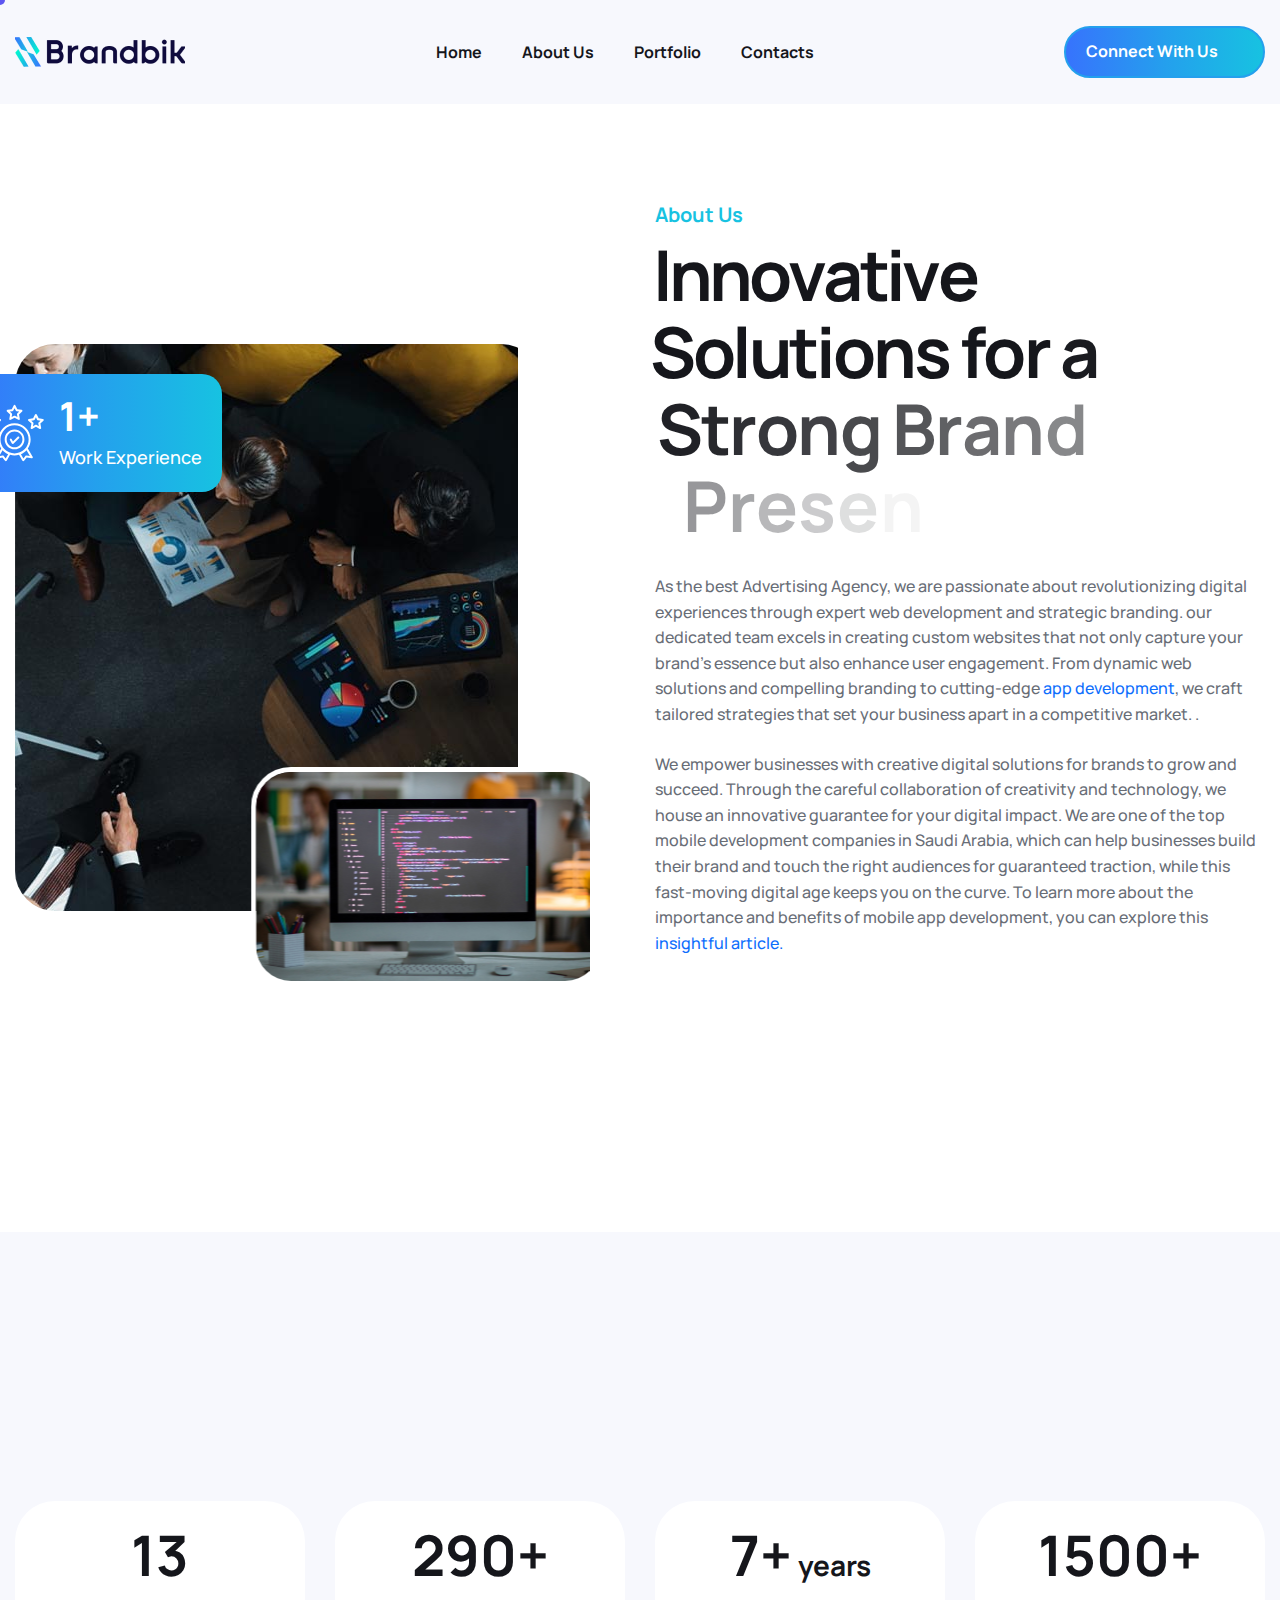
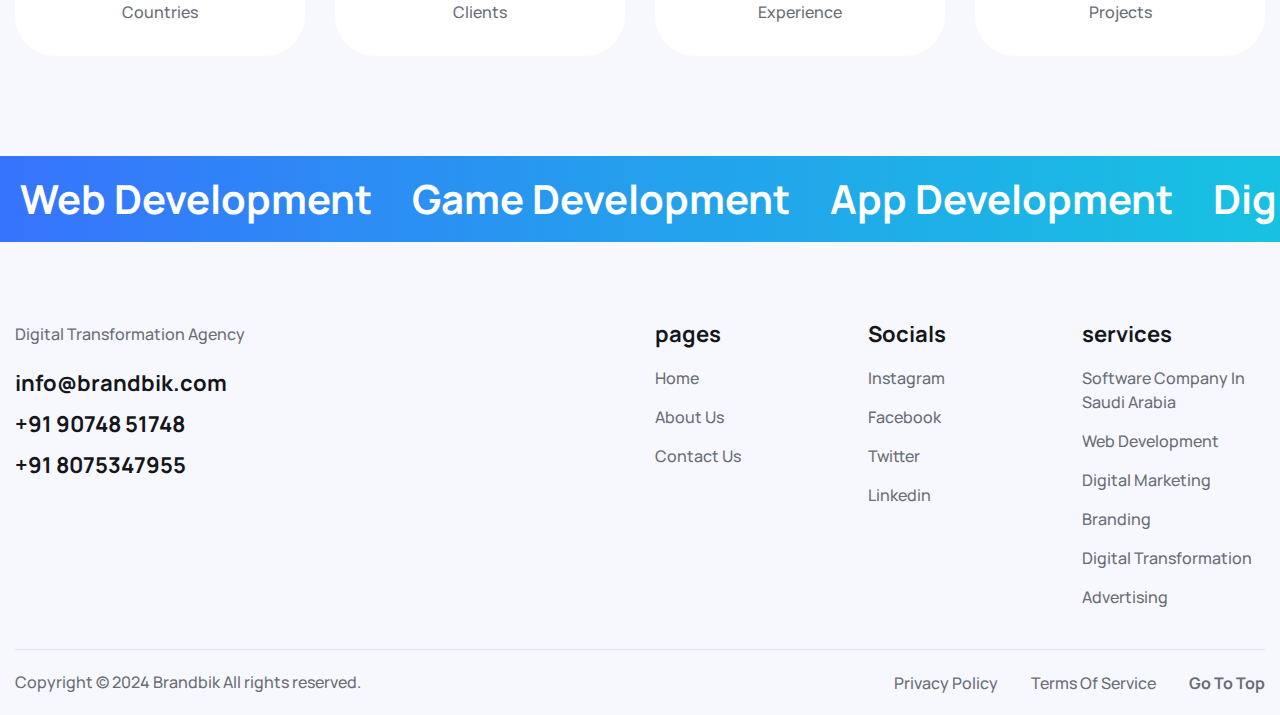
==== commit acb433e0: "Update about.html" ====
--- a/about.html
+++ b/about.html
@@ -215,7 +215,7 @@
                             <h2 class="text-anime-style-3">Innovative Solutions for a Strong Brand Presence</h2>
                         </div>
                         <!-- Section Title End -->
-                        <p class="wow fadeInUp" data-wow-delay="0.25s">we are passionate about revolutionizing digital experiences through expert web development and strategic branding. our dedicated team excels in creating custom websites that not only capture your brand's essence but also enhance user engagement. From dynamic web solutions and compelling branding to cutting-edge <a href="https://brandbik.com/service/mobile-app-development-company/ ">app development</a>, we craft tailored strategies that set your business apart in a competitive market.
+                        <p class="wow fadeInUp" data-wow-delay="0.25s">As the best Advertising Agency, we are passionate about revolutionizing digital experiences through expert web development and strategic branding. our dedicated team excels in creating custom websites that not only capture your brand's essence but also enhance user engagement. From dynamic web solutions and compelling branding to cutting-edge <a href="https://brandbik.com/service/mobile-app-development-company/ ">app development</a>, we craft tailored strategies that set your business apart in a competitive market.
                             .</p>
                         <p class="wow fadeInUp" data-wow-delay="0.5s">We empower businesses with creative digital solutions for brands to grow and succeed. Through the careful collaboration of creativity and technology, we house an innovative guarantee for your digital impact. We are one of the top mobile development companies in Saudi Arabia, which can help businesses build their brand and touch the right audiences for guaranteed traction, while this fast-moving digital age keeps you on the curve. To learn more about the importance and benefits of mobile app development, you can explore this <a href="https://www.linkedin.com/pulse/importance-mobile-app-development-its-benefits/">insightful article.</a></p>
                         
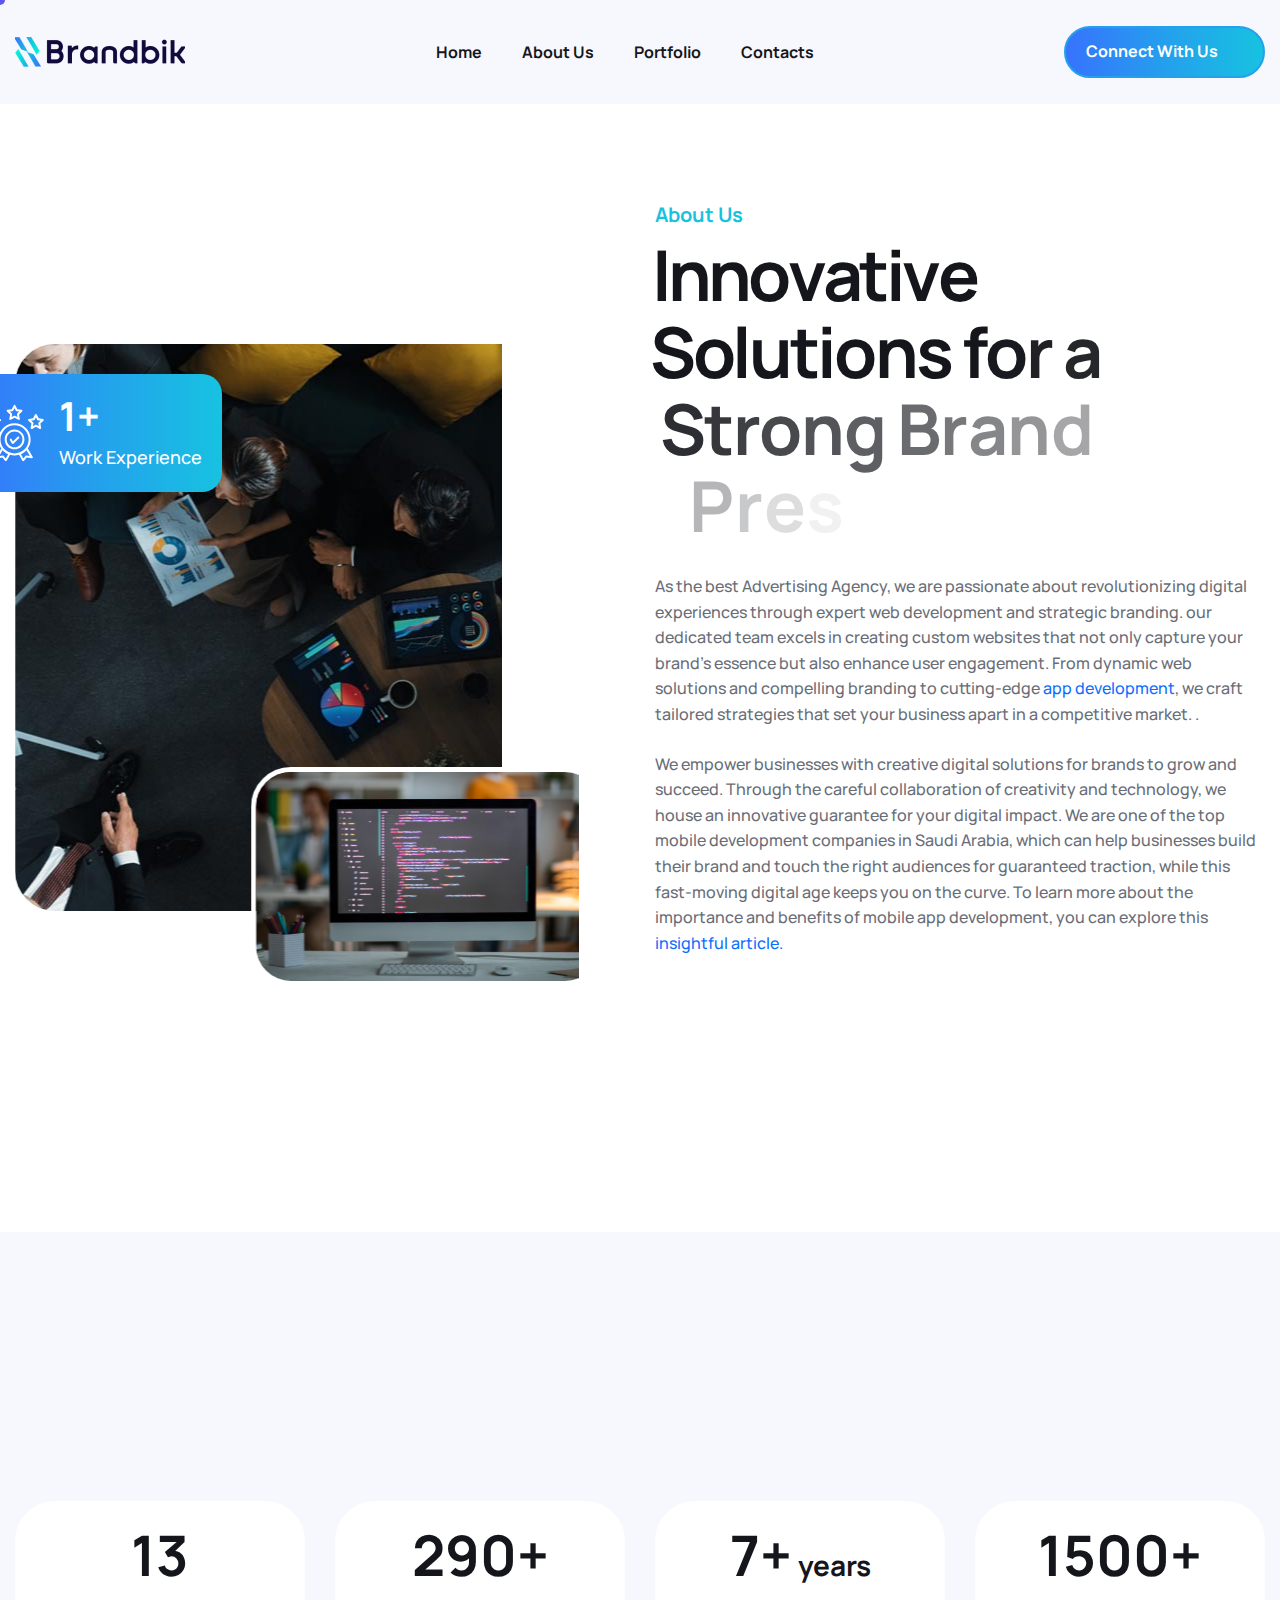
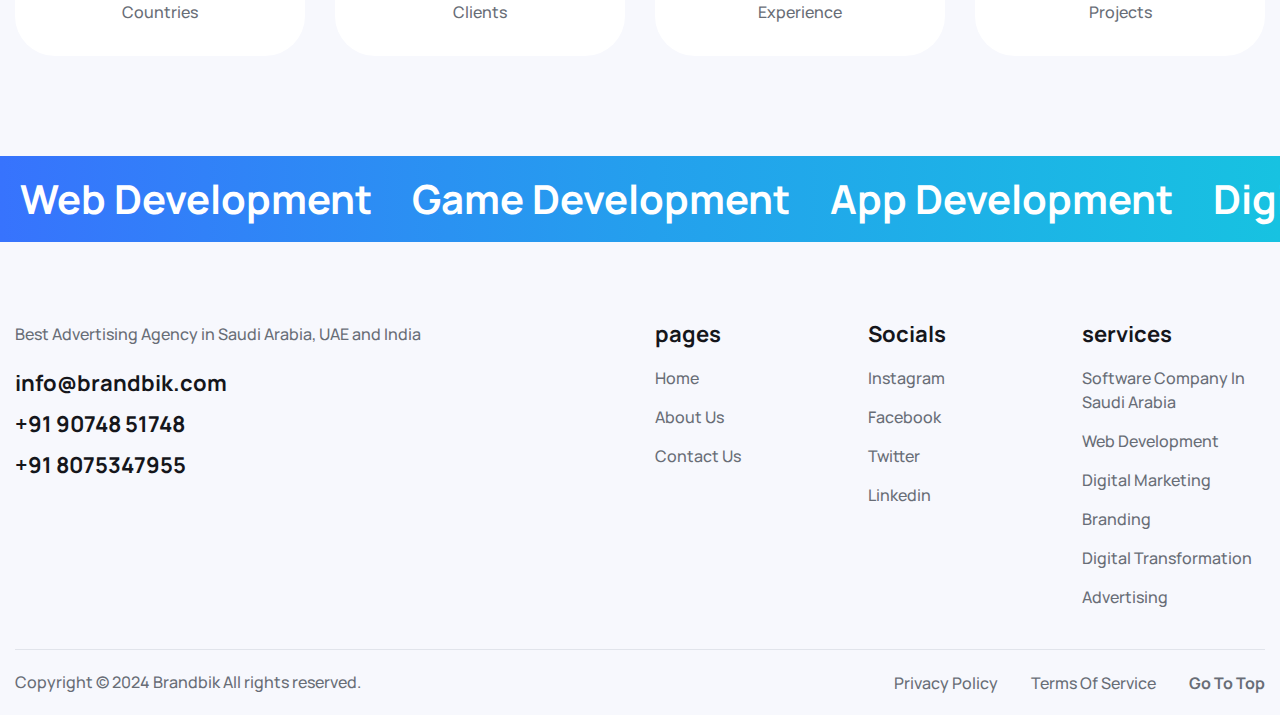
==== commit 8a4435ed: "Update about.html" ====
--- a/about.html
+++ b/about.html
@@ -349,7 +349,7 @@
                                 <!-- Footer About Start -->
                                 <div class="footer-about">
                                     
-                                    <p>Digital Transformation Agency</p>
+                                    <p>Best Advertising Agency in Saudi Arabia, UAE and India</p>
                                     <ul>
                                         <li><a href="info@brandbik.com">info@brandbik.com</a></li>
                                         <li><a href="+91 90748 51748">+91 90748 51748
